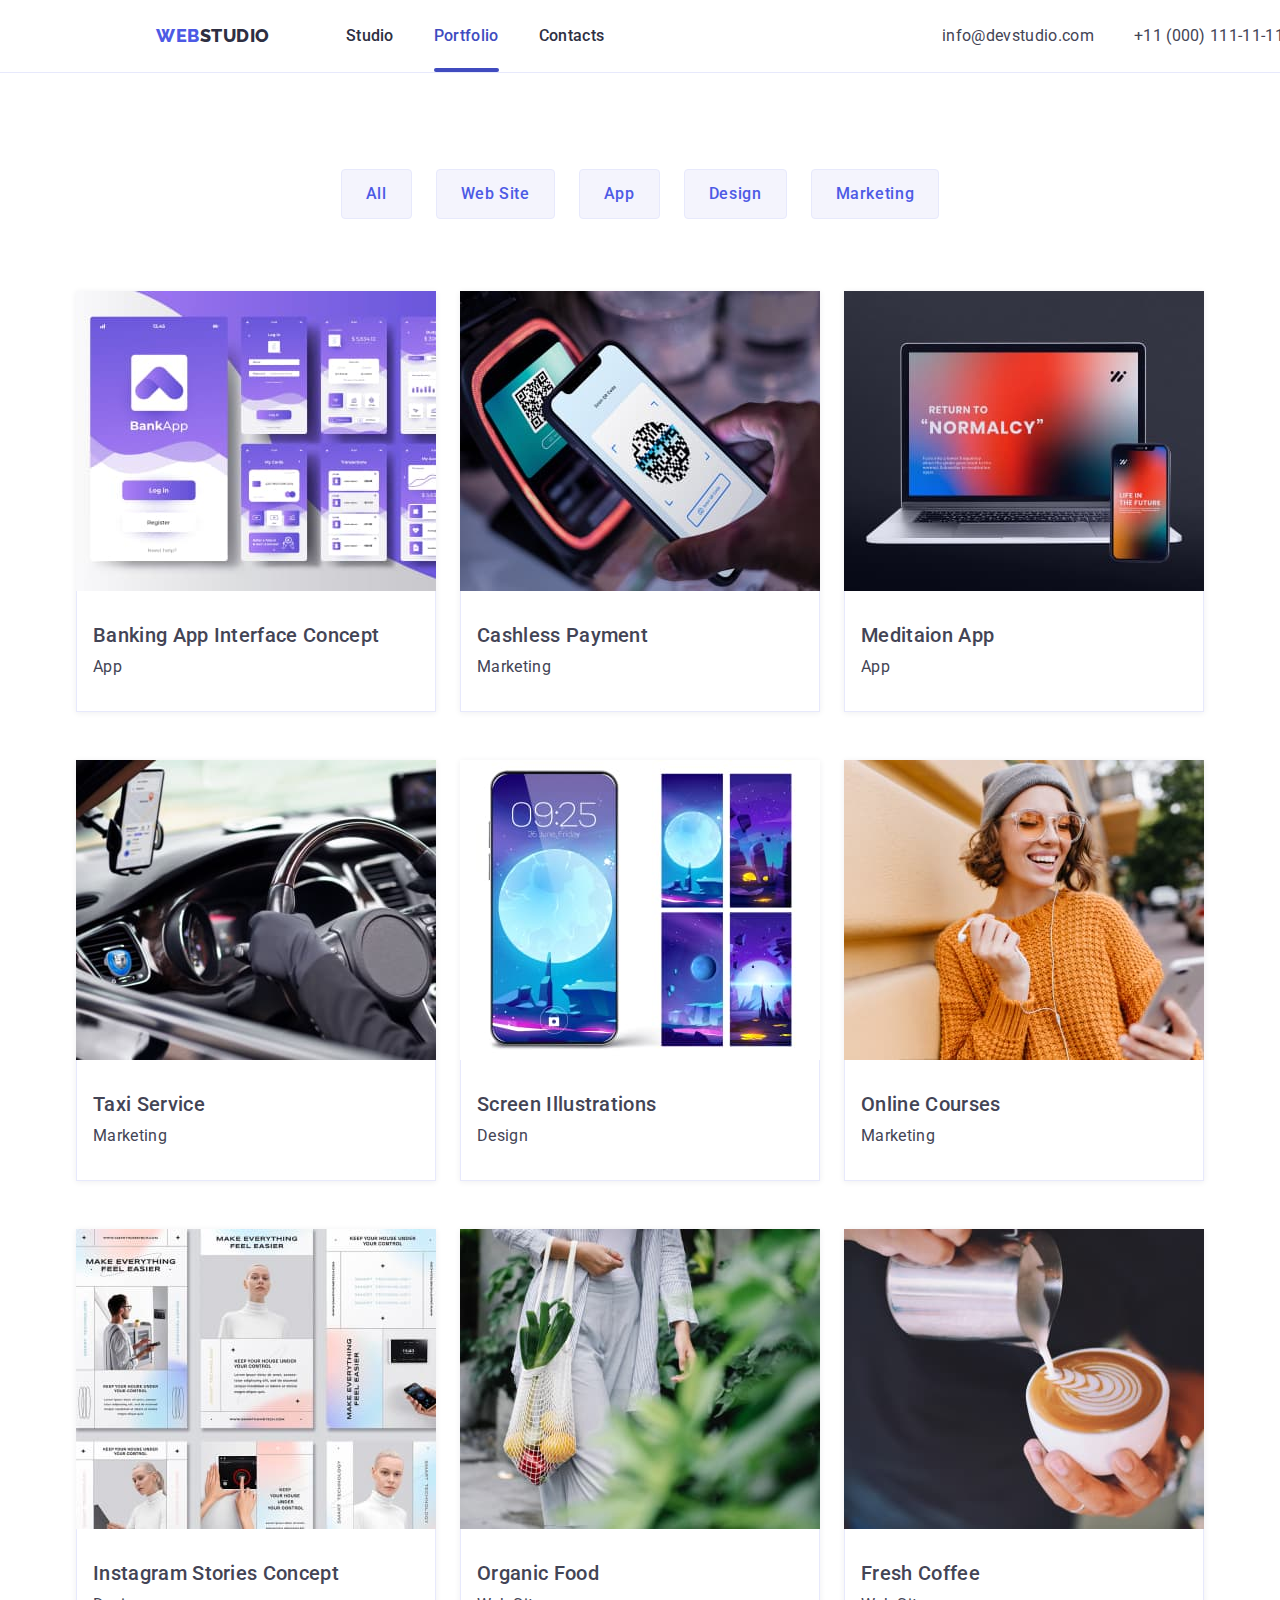
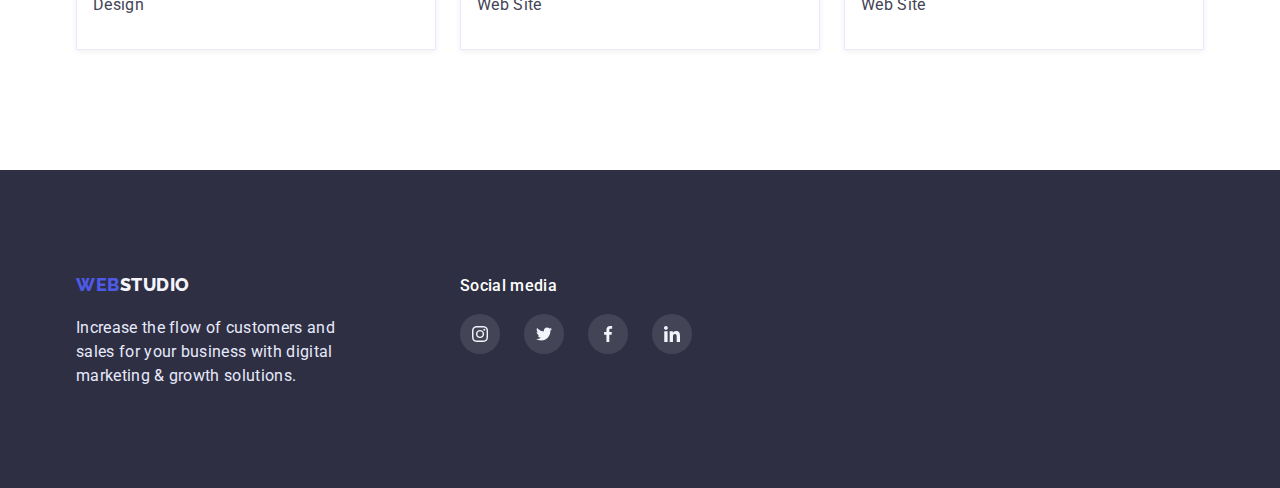
==== portfolio.html @ 14f7c139 "Файли домашньої роботи №5" ====
<!DOCTYPE html>
<html lang="en">
<head>
    <meta charset="UTF-8">
    <meta http-equiv="X-UA-Compatible" content="IE=edge">
    <meta name="viewport" content="width=device-width, initial-scale=1.0">
    <title>Document</title>
    <link rel="preconnect" href="https://fonts.googleapis.com">
    <link rel="preconnect" href="https://fonts.gstatic.com" crossorigin>
    <link href="https://fonts.googleapis.com/css2?family=Raleway:wght@700&family=Roboto:wght@400;500;700;900&display=swap" rel="stylesheet">
    <link rel="stylesheet" href="https://cdn.jsdelivr.net/npm/modern-normalize@1.1.0/modern-normalize.min.css">
    <link rel="stylesheet" href="./css/styles.css">
</head>
<body>
    <header class="header-page container">
        <div class="header-wrapper container"> 
            <nav class="header-nav nav-wrapper">
                <a href="./index.html" class="logo-header link">
                <span class="logo-brand">Web</span>Studio</a>
                <ul class="main-nav list">
                    <li class="nav-list-item">
                    <a class="nav-link link" href="./index.html">Studio</a>
                    </li>
                    <li class="nav-list-item">
                    <a class="nav-link activ-link link" href="./portfolio.html">Portfolio</a>
                    </li>
                    <li class="nav-list-item">
                    <a class="nav-link link" href="">Contacts</a>
                    </li>
                </ul>
            </nav> 
            <address class="address">
            <ul class="address-list list">
                <li class="address-list-item"><a href="mailto:info@devstudio.com" class="address-link link">info@devstudio.com</a></li>
                <li class="address-list-item"><a href="tel:+110001111111" class="address-link link">+11 (000) 111-11-11</a></li>
            </ul>
            </address>
        </div>
    </header>

    <main>
    <section class="portfolio container">
        <!-- Тут має бути скритий заголовок -->
        <h1 class="visually-hidden">Portfolio</h1>
        <ul class="portfolio-filters">
            <li class="portfolio-filter-list list" >
                <button class="portfolio-btn button" type="button">All</button>
            </li>
            <li class="portfolio-filter-list list">
                <button class="portfolio-btn button" type="button">Web Site</button>
            </li>
            <li class="portfolio-filter-list list">
                <button class="portfolio-btn button" type="button">App</button>
            </li>
            <li class="portfolio-filter-list list">
                <button class="portfolio-btn button" type="button">Design</button>
            </li>
            <li class="portfolio-filter-list list">
                <button class="portfolio-btn button" type="button">Marketing</button>
            </li>
        </ul>
        <ul class="project-card-item">
            <li class="project-card-list list">
                <a href="" class="project-card-link link">
                    <div class="overlay">
                        <img class="project-card-img img" src="./images/portfolio.jpg" alt="Program BankApp" width="360">
                        <p class="overlay-text">14 Stylish and User-Friendly App Design Concepts · Task Manager App · Calorie Tracker App · Exotic Fruit Ecommerce App · Cloud Storage App</p>
                    </div>
                    <div class="disription-project-card">
                        <h2 class="project-card-title">Banking App Interface Concept</h2>
                        <p class="text project-card-text">App</p>
                    </div>
                </a>
            </li>
            <li class="project-card-list list">
                <a href="" class="project-card-link link">
                    <div class="overlay">
                        <img class="project-card-img img" src="./images/portfolio1.jpg" alt="Phone scan QR Code" width="360">
                        <p class="overlay-text">14 Stylish and User-Friendly App Design Concepts · Task Manager App · Calorie Tracker App · Exotic Fruit Ecommerce App · Cloud Storage App</p>
                    </div>
                    <div class="disription-project-card">
                        <h2 class="project-card-title">Cashless Payment</h2>
                        <p class="text project-card-text">Marketing</p>
                    </div>
                </a>
            </li>
            <li class="project-card-list list">
                <a href="" class="project-card-link link">
                        <div class="overlay">
                            <img class="project-card-img img" src="./images/portfolio2.jpg" alt="Laptop and phone" width="360">
                            <p class="overlay-text">14 Stylish and User-Friendly App Design Concepts · Task Manager App · Calorie Tracker App · Exotic Fruit Ecommerce App · Cloud Storage App</p>
                        </div>
                        <div class="disription-project-card">
                        <h2 class="project-card-title">Meditaion App</h2>
                        <p class="text project-card-text">App</p>
                    </div>
                </a>
            </li>
            <li class="project-card-list list">
                <a href="" class="project-card-link link">
                    <div class="overlay">
                        <img class="project-card-img img" src="./images/portfolio3.jpg" alt="Phone with navigation in car" width="360">
                        <p class="overlay-text">14 Stylish and User-Friendly App Design Concepts · Task Manager App · Calorie Tracker App · Exotic Fruit Ecommerce App · Cloud Storage App</p>
                    </div>
                    <div class="disription-project-card">
                        <h2 class="project-card-title">Taxi Service</h2>
                        <p class="text project-card-text">Marketing</p>
                    </div>
                </a>
            </li>
            <li class="project-card-list list">
                <a href="" class="project-card-link link">
                    <div class="overlay">
                        <img class="project-card-img img" src="./images/portfolio4.jpg" alt="Display phone with different type images" width="360">
                        <p class="overlay-text">14 Stylish and User-Friendly App Design Concepts · Task Manager App · Calorie Tracker App · Exotic Fruit Ecommerce App · Cloud Storage App</p>
                    </div>
                    <div class="disription-project-card">
                        <h2 class="project-card-title">Screen Illustrations</h2>
                        <p class="text project-card-text">Design</p>
                    </div>
                </a>
            </li>
            <li class="project-card-list list">
                <a href="" class="project-card-link link">
                    <div class="overlay">
                        <img class="project-card-img img" src="./images/portfolio5.jpg" alt="Smiling girl listens to music" width="360">
                        <p class="overlay-text">14 Stylish and User-Friendly App Design Concepts · Task Manager App · Calorie Tracker App · Exotic Fruit Ecommerce App · Cloud Storage App</p>
                    </div>
                    <div class="disription-project-card">
                        <h2 class="project-card-title">Online Courses</h2>
                        <p class="text project-card-text">Marketing</p>
                    </div>
                </a>
            </li>
            <li class="project-card-list list">
                <a href="" class="project-card-link link">
                    <div class="overlay">
                        <img class="project-card-img img" src="./images/portfolio6.jpg" alt="Different options for Instagram stories" width="360">
                        <p class="overlay-text">14 Stylish and User-Friendly App Design Concepts · Task Manager App · Calorie Tracker App · Exotic Fruit Ecommerce App · Cloud Storage App</p>
                    </div>
                    <div class="disription-project-card">
                        <h2 class="project-card-title">Instagram Stories Concept</h2>
                        <p class="text project-card-text">Design</p>
                    </div>
                </a>
                
            </li>
            <li class="project-card-list list">
                <a href="" class="project-card-link link">
                    <div class="overlay">
                        <img class="project-card-img img" src="./images/portfolio7.jpg" alt="A woman with a bag containing vegetables and fruits" width="360">
                        <p class="overlay-text">14 Stylish and User-Friendly App Design Concepts · Task Manager App · Calorie Tracker App · Exotic Fruit Ecommerce App · Cloud Storage App</p>
                    </div>
                    <div class="disription-project-card">
                        <h2 class="project-card-title">Organic Food</h2>
                        <p class="text project-card-text">Web Site</p>
                    </div>
                </a>
            </li>
            <li class="project-card-list list">
                <a href="" class="project-card-link link">
                    <div class="overlay">
                        <img class="project-card-img img" src="./images/portfolio8.jpg" alt="Aromatic coffee with a picture" width="360">
                        <p class="overlay-text">14 Stylish and User-Friendly App Design Concepts · Task Manager App · Calorie Tracker App · Exotic Fruit Ecommerce App · Cloud Storage App</p>
                    </div>
                        <div class="disription-project-card">
                        <h2 class="project-card-title">Fresh Coffee</h2>
                        <p class="text project-card-text">Web Site</p>
                    </div>  
                </a>
            </li>
        </ul>
    </section>
    </main>
    <footer class="footer-page">
        <div class="footer-wrapper container">
            <div class="wrapper-logo-text">
                <a class="footer-logo link" href="./index.html">
                <span class="logo-brand">Web</span>Studio</a>
                <p class="text footer-text">Increase the flow of customers and sales for your business with digital marketing & growth solutions.</p>
            </div>
            <div>
                <h2 class="footer-social-title">Social media</h2>
                <ul class="social-list list">
                    <li class="social-list-item">
                        <a href="" class="social-link social-link-footer link">
                            <svg class="social-icon">
                                <use href="./images/icons.svg#icon-instagram"></use>
                            </svg>
                        </a>
                    </li>
                    <li class="social-list-item">
                        <a href="" class="social-link social-link-footer link">
                            <svg class="social-icon">
                                <use href="./images/icons.svg#icon-twitter"></use>
                            </svg>
                        </a>
                    </li>
                    <li class="social-list-item">
                        <a href="" class="social-link social-link-footer link">
                            <svg class="social-icon">
                                <use href="./images/icons.svg#icon-facebook"></use>
                            </svg>
                        </a>
                    </li>
                    <li class="social-list-item">
                        <a href="" class="social-link social-link-footer link">
                            <svg class="social-icon">
                                <use href="./images/icons.svg#icon-linkedin"></use>
                            </svg>
                        </a>
                    </li>
                </ul>
            </div>
        </div>
    </footer>
</body>
</html>
---- css/styles.css ----
:root {
    --primary-dark-color: #2E2F42;
    --primary-light-color: #FFFF;
    --main-color-text: #434455;
    --accent-color: #E7E9FC;
    --presed-state-btn: #404BBF;
    --primary-brand-color: #4D5AE5;
    --light-background-color: #F4F4FD;
    --valid-field: #31D0AA;
    --cubic: cubic-bezier(0.4, 0, 0.2, 1);
}

h1,
h2,
h3,
h4,
p {
    margin-top: 0;
    margin-bottom: 0;
}

ul {
    margin-top: 0;
    margin-bottom: 0;
    padding-left: 0;
}

img {
    display: block;
}

.link {
text-decoration: none;
}

.list {
list-style: none;
}

button {
    border: 1px solid transparent;
    cursor: pointer;
}

body {
    font-family: 'Roboto', sans-serif;
    color: var(--primary-dark-color);
    letter-spacing: 0.02em;
    
}

.container {
    width: 1158px;
    padding-left: 15px;
    padding-right: 15px;
    margin-left: auto;
    margin-right: auto;
    
    
}

.section {
    padding-top: 120px;
    padding-bottom: 120px;
}

.subtitle {
    font-weight: 500;
    font-size: 20px;
    line-height: 1.2;
    margin-bottom: 8px;
}

.text {
    font-size: 16px;
    line-height: 1.5;
    color: var(--main-color-text);
}

/* ======================================HEADER============================= */


.header-page {
    min-width: 1440px;
    border-bottom: 1px solid var(--accent-color);
}

.header-wrapper {
    display: flex;
    justify-content: center;
    align-items: center;
}


.nav-wrapper {
    display: flex;
    align-items: center;
}

.main-nav {
    display: flex;
}

.logo-header {
    font-family: 'Raleway', sans-serif ;
    font-weight: 800;
    font-size: 18px;
    line-height: 1.33;
    letter-spacing: 0.03em;
    text-transform: uppercase;
    color: inherit;
    margin-right: 76px;
}

.logo-brand {
    color: var(--primary-brand-color);
}

.nav-link {
    display: block;
    font-weight: 500;
    font-size: 16px;
    line-height: 1.5;
    color: inherit;
    transition: color 250ms var(--cubic);
    padding-top: 24px;
    padding-bottom: 24px;
}

.nav-link:hover,
.nav-link:focus {
    color: var(--primary-brand-color);
}

.nav-list-item:not(:last-child) {
    margin-right: 40px;
}

.nav-list-item {
    position: relative;
}

.activ-link::after {
    content: "";
    position: absolute;
    bottom: 0;
    left: 0;
    display: block;
    width: 100%;
    height: 4px;
    border-radius: 2px;
    background-color: var(--presed-state-btn);
}

.activ-link {
    color: var(--presed-state-btn);
}


.address {
    font-style: normal;
    margin-left: auto;
}

.address-list {
    display: flex;
}


.address-link {
    color: var(--main-color-text);
    font-size: 16px;
    line-height: 1.5;
    margin-left: auto;
    transition: color 250ms var(--cubic);
}

.address-link:hover,
.address-link:focus {
    color: var(--primary-brand-color);
    }

.address-list-item:not(:last-child) {
    margin-right: 40px;
}
/* ======================================HEADER============================= */
/* ======================================HERO============================= */
.hero {
    background-image: linear-gradient(rgba(46, 47, 66, 0.7), rgba(46, 47, 66, 0.7)), url(../images/bg-hero.jpg);
    background-color: rgba(46, 47, 66, 0.7);
    max-width: 1440px;
    background-position: center;
    background-repeat: no-repeat;
    padding-top: 188px;
    padding-bottom: 188px;
    margin-left: auto;
    margin-right: auto
}

.hero-wrapper {
    text-align: center;
    
}

.hero-title { 
    color: var(--primary-light-color);
    font-size: 56px;
    line-height: 1.07;
    margin-bottom: 48px;
    

}

.hero-btn {
    color: var(--primary-light-color);
    background-color: var(--primary-brand-color);
    font-weight: 500;
    font-size: 16px;
    line-height: 1.5;
    letter-spacing: 0.04em;
    box-shadow: 0px 4px 4px rgba(0, 0, 0, 0.15);
    border-radius: 4px;
    padding: 16px 32px;

    transition: background-color 250ms var(--cubic);
}

.hero-btn:hover,
.hero-btn:focus {
    background-color: var(--presed-state-btn);
    
}
/* ======================================HERO============================= */
/*======================================FEATURE=========================== */


.visually-hidden {
    position: absolute;
    width: 1px;
    height: 1px;
    margin: -1px;
    border: 0;
    padding: 0;
    white-space: nowrap;
    clip-path: inset(100%);
    clip: rect(0 0 0 0);
    overflow: hidden;    
}


.feature-list {
    display: flex;
    flex-wrap: wrap;
}

.feature-item-list {
    flex-basis: calc((100% - 72px) / 4);
    margin-right: 24px;
}

.feature-item-list:nth-child(4n) {
    margin-right: 0;
}

.feature-inner {
    display: flex;
    justify-content: center;
    align-items: center;
    width: 100%;
    height: 112px;
    border-radius: 4px;
    background: var(--light-background-color);
    margin-bottom: 8px;
}

.feature-icon {
    width: 64px;
    height: 64px;
}


.feature-subtitle {
    
}

.feature-text {

}
/* ======================================FEATURE============================= */

/* ======================================WORK============================= */
.work-wrapper {
    padding-bottom: 120px;
}
.work-list {
    display: flex;
    flex-wrap: wrap;
}

.work-item {
    flex-basis: calc((100%-48px)/3);
}



.work-title {
    font-size: 36px;
    line-height: 1.11;
    text-align: center;
    text-transform: capitalize;
    margin-bottom: 72px;
}

/* ======================================WORK============================= */
/* ======================================TEAM============================= */
.team {
    background: var(--light-background-color);
}
.team-wrapper {
    
}
.team-title {
    font-size: 36px;
    line-height: 40px;
    text-transform: capitalize;
    text-align: center;
    margin-bottom: 72px;
}

.team-list {
    display: flex;
    flex-wrap: wrap;
    /* gap: 24px;
    justify-content: center; */
}

.team-item-list {
    flex-basis: calc((100% - 72px) / 4);
    margin-right: 24px;
}

.team-item-list:nth-child(4n) {
    margin-right: 0;
}



.team-item-list {
    background: var(--primary-light-color);
    box-shadow: 0px 1px 6px rgba(46, 47, 66, 0.08), 0px 1px 1px rgba(46, 47, 66, 0.16), 0px 2px 1px rgba(46, 47, 66, 0.08);
    border-radius: 0px 0px 4px 4px;
}
.team-card {
    padding: 32px 16px;
    text-align: center;
}

.team-subtitle {
}

.team-text {
    margin-bottom: 8px;

}
.social-list {
    display: flex;
}

.social-list-item {
    margin-right: 24px;
}

.social-list-item:last-child {
    margin-right: 0;

}

.social-link {
    display: flex;
    justify-content: center;
    align-items: center;
    width: 40px;
    height: 40px;
    border-radius: 50%;
    /* background-color: var(--primary-brand-color); */
    color: var(--light-background-color);
}

.social-link-team {
    background-color: var(--primary-brand-color);
    transition: background-color 250ms cubic-bezier(0.4, 0, 0.2, 1);
}

.social-icon {
    width: 16px;
    height: 16px;
    fill: currentColor;
}

.social-link-team:hover,
.social-link-team:focus {
    background-color: var(--presed-state-btn);

}

/* ======================================TEAM============================= */
/* ======================================CUSTOMERS============================= */

.customers-wrapper {
    padding-top: 130px;
    padding-bottom: 120px;
}
.customers-title{
    font-size: 36px;
    line-height: 1.11;
    text-align: center;
    text-transform: capitalize;
    margin-bottom: 72px;
}

.customers-list {
    display: flex;
    flex-wrap: wrap;
    /* gap: 24px; */
}

.customers-list-item {
    margin-right: 24px;
    flex-basis: calc((100% - 120px) / 6);
}

.customers-list-item:nth-child(6n) {
    margin-right: 0;
    
}

.customers-link {
    color: #8e8f99;
    display: flex;
    /* align-items: center;
    justify-content: center; */
    padding: 15px 31px;
    border: 1px solid #8E8F99;
    border-radius: 4px;

    transition: border 250ms var(--cubic), color 250ms var(--cubic);
}

.customers-icon {
    width: 104px;
    height: 56px;
    fill: currentColor;
}

.customers-link:focus,
.customers-link:hover {
    border: 1px solid var(--presed-state-btn);
    color: var(--presed-state-btn);
}


/* .customers-link:focus,
.customers-link:hover 
.customers-icon {
    fill: var(--presed-state-btn);
} */

/* ======================================CUSTOMERS============================= */
/* ======================================FOOTER============================= */
.footer-page {
    background: var(--primary-dark-color);
}

.footer-wrapper {
    padding-top: 100px;
    padding-bottom: 100px;
    display: flex;
    align-items: baseline;
}
.wrapper-logo-text {
    margin-right: 120px;
}

.footer-logo {
    text-transform: uppercase;
    font-family: 'Raleway', sans-serif;
    font-weight: 800;
    font-size: 18px;
    line-height: 1.67;
    letter-spacing: 0.03em;
    color: var(--light-background-color);
    
}
.footer-text {
    color: var(--accent-color);
    width: 264px;
    margin-top: 16px;
}

.footer-social-title  {
    color: var(--primary-light-color);
    font-weight: 500;
    font-size: 16px;
    line-height: 1.5;
    margin-bottom: 16px;
}

.social-link-footer {
    background-color: rgba(255, 255, 255, 0.1);
    transition: background-color 250ms var(--cubic);
}

.social-link-footer:hover,
.social-link-footer:focus {
    background-color: var(--valid-field);
}


.is-hidden {
    opacity: 0;
    visibility: hidden;
    pointer-events: none;
}

/* ======================================FOOTER============================= */
/* ======================================MODAL============================= */

.backdrop {
    position: fixed;
    left: 0;
    top: 0;
    z-index: 100;
    width: 100%;
    height: 100%;
    background-color: rgba(46, 47, 66, 0.4);
    
    transition: opacity 250ms var(--cubic), visibility 250ms var(--cubic);
}

.backdrop.is-hidden .modal {
    transform: translate(-50%, -50%) scale(1.5);
}


.modal {
    position: absolute;
    left: 50%; 
    top: 50%;
    transform: translate(-50%, -50%) scale(1);
    min-width: 408px;
    min-height: 576px;
    background-color: var(--primary-light-color);
    box-shadow: 0px 1px 1px rgba(0, 0, 0, 0.14), 0px 1px 3px rgba(0, 0, 0, 0.12), 0px 2px 1px rgba(0, 0, 0, 0.2);
    border-radius: 4px;

    transition: translate 250ms var(--cubic), scale 250ms var(--cubic);

}


.modal-btn-close {
    position: absolute;
    top: 24px;
    right: 24px;
    display: flex;
    justify-content: center;
    align-items: center;
    padding: 0;
    width: 24px;
    height: 24px;
    border-radius: 50%;
    border: 1px solid rgba(0, 0, 0, 0.1);
    background-color: var(--accent-color);
}
    





/* ======================================FOOTER============================= */
/* ======================================PORTFOLIO============================= */

.portfolio {
    padding-top: 96px;
    padding-bottom: 120px;
}

.portfolio-filters {
    display: flex;
    align-items: center;
    justify-content: center;
    margin-bottom: 72px;
}
.portfolio-filter-list:not(:last-child) {
    margin-right:  24px;
}

.portfolio-btn {
    color: var(--primary-brand-color);
    background-color: var(--light-background-color);
    font-family: inherit;
    font-weight: 500;
    font-size: 16px;
    line-height: 1.5;
    letter-spacing: 0.04em;
    padding: 12px 24px;
    border: 1px solid var(--accent-color);
    border-radius: 4px;
    transition: background-color 250ms var(--cubic), color 250ms var(--cubic), border 250ms var(--cubic), box-shadow 250ms var(--cubic);
}
.portfolio-btn:hover,
.portfolio-btn:focus {
    background-color: var(--presed-state-btn);
    color: var(--primary-light-color);
    box-shadow: 0px 3px 1px rgba(0, 0, 0, 0.1), 0px 2px 1px rgba(0, 0, 0, 0.08), 0px 2px 2px rgba(0, 0, 0, 0.12);
    border: 1px solid var(--presed-state-btn);
}


.project-card-item {
    display: flex;
    flex-wrap: wrap;
    row-gap: 48px;
    column-gap: 24px;
}


.project-card-list {
    box-shadow: 0px 1px 6px rgba(46, 47, 66, 0.08);
    flex-basis: calc((100% - 48px) / 3)
}
.disription-project-card {
    padding: 32px 16px;
    color: var(--main-color-text);
    border: 1px solid var(--accent-color);
    border-top: none;
}

.project-card-title {
    font-weight: 500;
    font-size: 20px;
    line-height: 1.2;
    margin-bottom: 8px;
    color: inherit;
}
.project-card-text {
    
}
.project-card-img {
    margin-right: 0;
}



.overlay {
    position: relative;
    overflow: hidden;
}

.overlay-text {
    position: absolute;
    left: 0;
    top: 0;
    width: 100%;
    height: 100%;
    background-color: var(--primary-brand-color);
    font-size: 16px;
    line-height: 1.5;
    color: var(--light-background-color);
    padding-left: 32px;
    padding-right: 32px;
    padding-top: 40px;

    transform: translateY(100%);
    transition: transform 250ms cubic-bezier(0.4, 0, 0.2, 1);
}


.project-card-list:focus .overlay-text, 
.project-card-list:hover .overlay-text {
    transform: translateY(0);
}

.project-card-list:focus, 
.project-card-list:hover {
    box-shadow: 0px 1px 6px rgba(46, 47, 66, 0.08), 0px 1px 1px rgba(46, 47, 66, 0.16), 0px 2px 1px rgba(46, 47, 66, 0.08); 
}
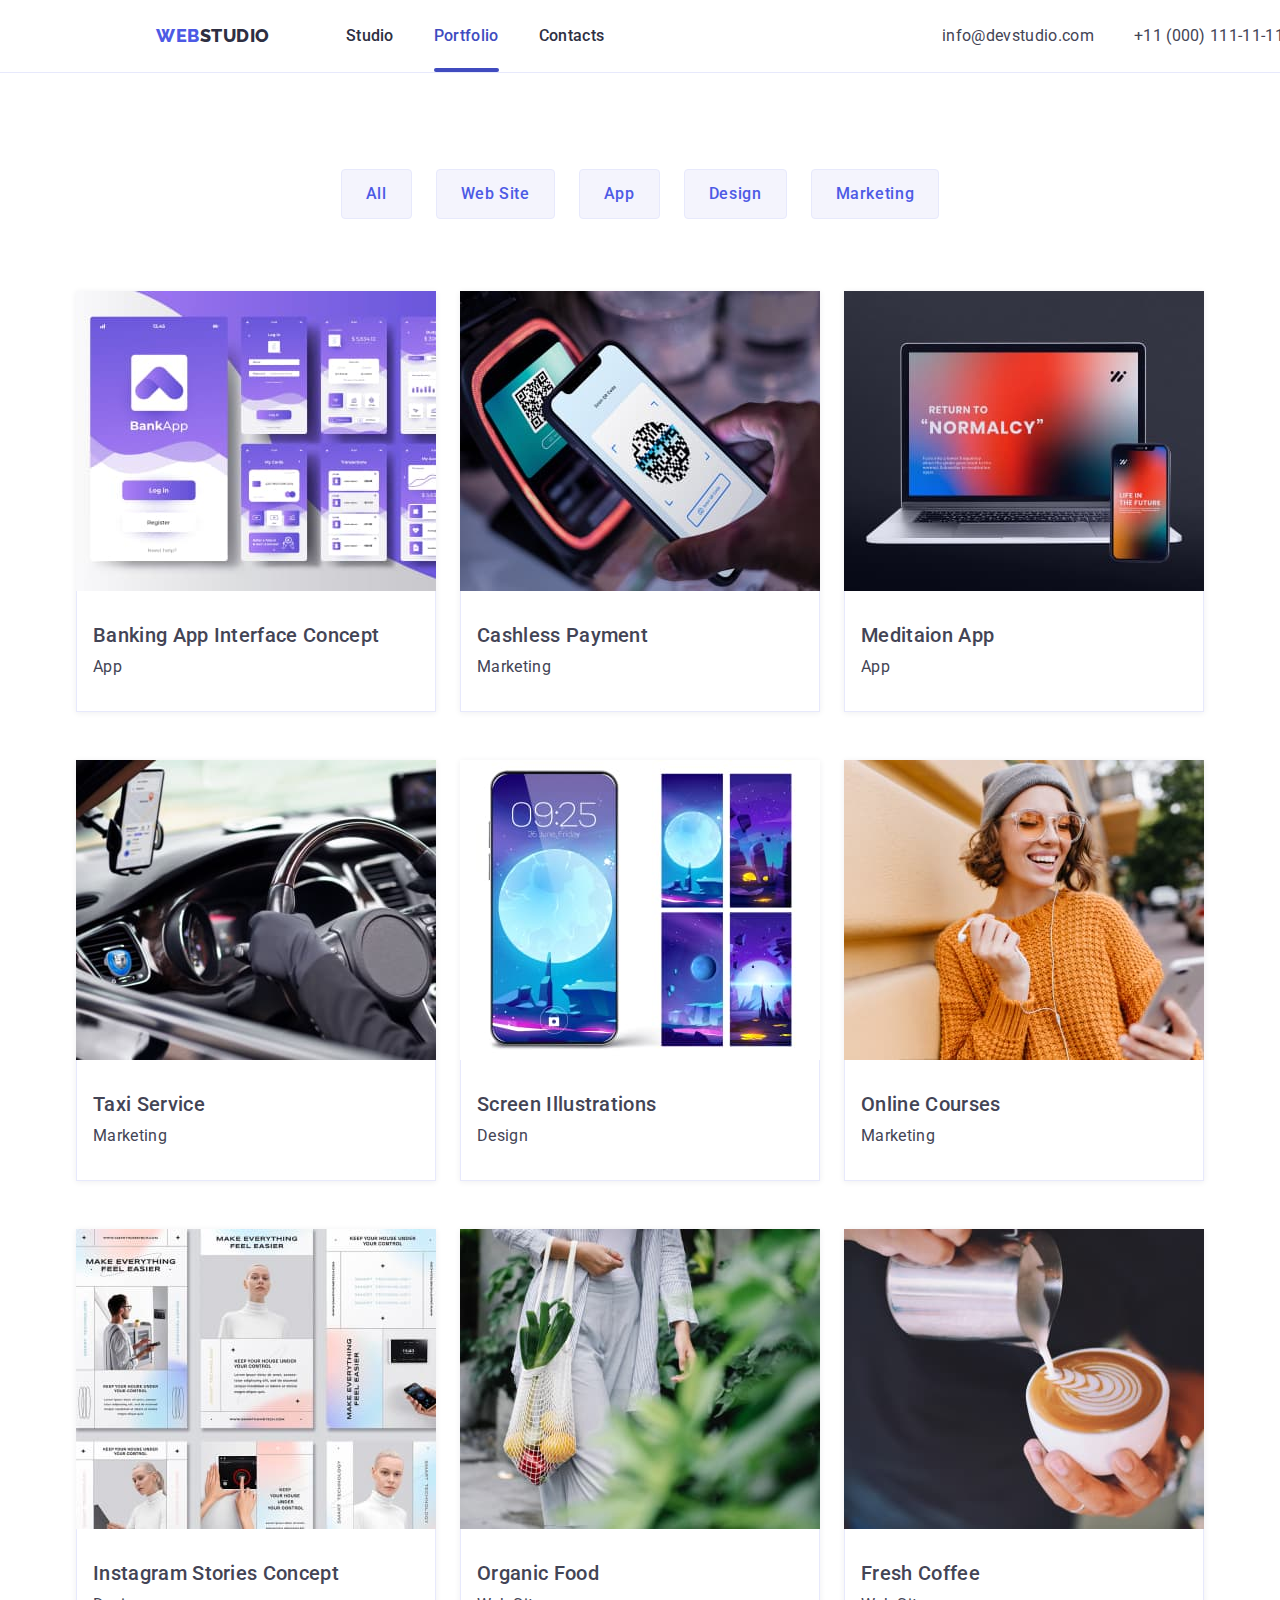
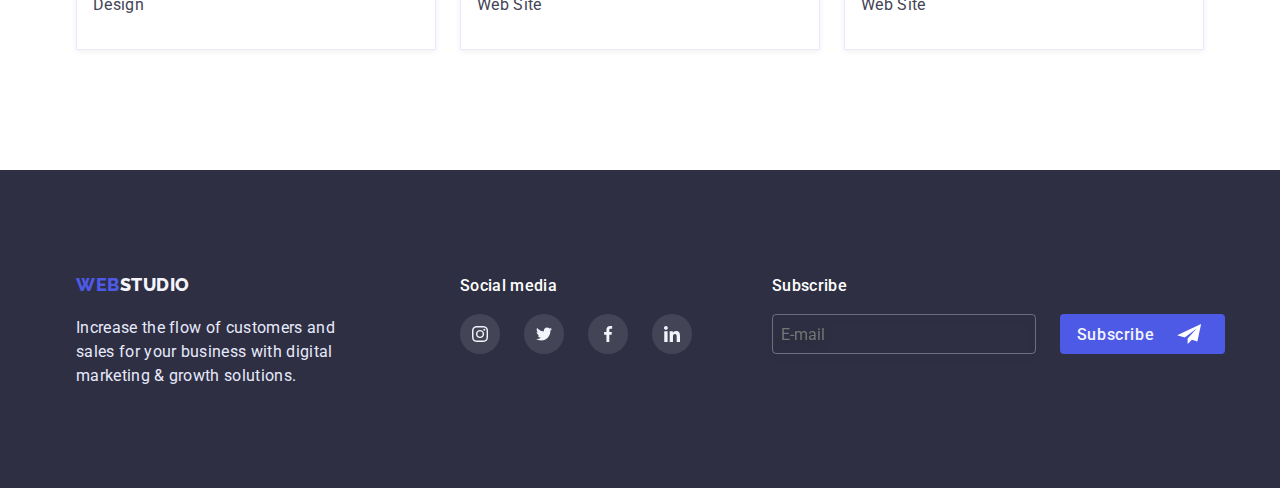
==== commit d9fcd160: "футер портфоліо" ====
--- a/portfolio.html
+++ b/portfolio.html
@@ -174,12 +174,12 @@
     </main>
     <footer class="footer-page">
         <div class="footer-wrapper container">
-            <div class="wrapper-logo-text">
-                <a class="footer-logo link" href="./index.html">
-                <span class="logo-brand">Web</span>Studio</a>
-                <p class="text footer-text">Increase the flow of customers and sales for your business with digital marketing & growth solutions.</p>
-            </div>
-            <div>
+                <div class="wrapper-logo-text">
+                    <a class="footer-logo link" href="./index.html">
+                    <span class="logo-brand">Web</span>Studio</a>
+                    <p class="text footer-text">Increase the flow of customers and sales for your business with digital marketing & growth solutions.</p>
+                </div>
+                <div class="wrapper-social">
                 <h2 class="footer-social-title">Social media</h2>
                 <ul class="social-list list">
                     <li class="social-list-item">
@@ -211,7 +211,21 @@
                         </a>
                     </li>
                 </ul>
-            </div>
+                </div>
+                <div>
+                    <h2 class="footer-subscribe-title">Subscribe</h2>
+                    <form action="" class="form-footer" autocomplete="on">
+                        <label for="email">
+                        <input class="subscribe-email" type="email" placeholder="E-mail" name="email" id="email">
+                        </label>
+                        <span class="wrap-btn-subscribe">
+                        <button class="btn-subscribe" type="submit">Subscribe</button>
+                        <svg class="icon-send" width="24px" height="20px">
+                            <use href="./images/icons.svg#icon-icon-send"></use>
+                        </svg>
+                        </span>
+                    </form>
+                </div>
         </div>
     </footer>
 </body>
--- a/css/styles.css
+++ b/css/styles.css
@@ -515,12 +515,83 @@
     background-color: var(--valid-field);
 }
 
-
-.is-hidden {
-    opacity: 0;
-    visibility: hidden;
-    pointer-events: none;
-}
+.wrapper-social {
+    margin-right: 80px;
+}
+
+.footer-subscribe-title {
+    color: var(--primary-light-color);
+    font-weight: 500;
+    font-size: 16px;
+    line-height: 1.5;
+    margin-bottom: 16px;
+}
+
+.form-footer {
+    display: flex;
+}
+.subscribe-email {
+    width: 264px;
+    height: 40px;
+    background-color: transparent;
+    border: 1px solid rgba(255, 255, 255, 0.3);
+    filter: drop-shadow(0px 4px 4px rgba(0, 0, 0, 0.15));
+    border-radius: 4px;
+    margin-right: 24px;
+    padding: 8px;
+}
+
+
+
+.btn-subscribe {
+    
+    width: 100%;
+    height: 100%;
+    font-weight: 500;
+    font-size: 16px;
+    line-height: 1.5;
+    text-align: center;
+    padding: 8px 64px 8px 10px;
+    background-color: var(--primary-brand-color);
+    border-radius: 4px;
+    letter-spacing: 0.04em;
+    color: var(--light-background-color);
+
+    transition: background-color 250ms var(--cubic);
+}
+
+/* .btn-subscribe::after {
+    display: block;
+    content: "";
+    width: 24px;
+    height: 20px;
+    background-color: tomato;
+    margin-left: 16px;
+} */
+
+.wrap-btn-subscribe {
+    position: relative;
+    display: inline-block;
+    width: 165px;
+    height: 40px;
+}
+
+.icon-send {
+    position: absolute;
+    top: 50%;
+    right: 24px;
+    transform: translateY(-50%);
+}
+
+.btn-subscribe:hover, 
+.btn-subscribe:focus {
+    background-color: var(--presed-state-btn);
+
+}
+
+
+
+
 
 /* ======================================FOOTER============================= */
 /* ======================================MODAL============================= */
@@ -548,13 +619,19 @@
     top: 50%;
     transform: translate(-50%, -50%) scale(1);
     min-width: 408px;
-    min-height: 576px;
-    background-color: var(--primary-light-color);
+    padding: 72px 24px 24px 24px;
+    background-color: #FCFCFC;
     box-shadow: 0px 1px 1px rgba(0, 0, 0, 0.14), 0px 1px 3px rgba(0, 0, 0, 0.12), 0px 2px 1px rgba(0, 0, 0, 0.2);
     border-radius: 4px;
-
+    
     transition: translate 250ms var(--cubic), scale 250ms var(--cubic);
 
+}
+
+.is-hidden {
+    opacity: 0;
+    visibility: hidden;
+    pointer-events: none;
 }
 
 
@@ -571,14 +648,169 @@
     border-radius: 50%;
     border: 1px solid rgba(0, 0, 0, 0.1);
     background-color: var(--accent-color);
-}
-    
-
-
-
-
-
-/* ======================================FOOTER============================= */
+
+    transition: background-color 250ms var(--cubic), fill 250ms var(--cubic);
+}
+    
+.modal-btn-close:hover, .modal-btn-close:focus {
+    background-color: var(--presed-state-btn);
+}
+
+.modal-btn-close:hover, .modal-btn-close:focus + .modal-btn-close-icon {
+    fill: var(--primary-light-color);
+}
+
+
+.modal-title {
+    font-weight: 500;
+    font-size: 16px;
+    line-height: 1.5;
+    text-align: center;
+    color: var(--primary-dark-color);
+    margin-bottom: 16px;
+}
+
+
+
+.form-modal {
+    
+}
+
+.modal-field {
+    display: flex;
+    flex-direction: column;
+    margin-bottom: 8px;
+}
+
+.form-modal-label {
+    font-weight: 400;
+    font-size: 12px;
+    line-height: 1.33;
+    letter-spacing: 0.04em;
+    color: #8E8F99;
+    margin-bottom: 4px;
+}
+
+.form-modal-input {
+    width: 100%;
+    height: 40px;
+    background-color: #FCFCFC;
+    border: 1px solid rgba(33, 33, 33, 0.2);
+    outline: transparent;
+    border-radius: 4px;
+    padding-left: 38px;
+}
+
+.form-modal-comment {
+    width: 100%;
+    padding: 8px 16px 8px 16px;
+    border: 1px solid rgba(33, 33, 33, 0.2);
+    border-radius: 4px;
+    background-color: #FCFCFC;
+    resize: none;
+    outline: transparent;
+
+}
+
+.form-modal-comment::placeholder {
+    font-family: 'Roboto', sans-serif;
+    font-weight: 400;
+    font-size: 12px;
+    line-height: 1.33;
+    letter-spacing: 0.04em;
+    color: rgba(117, 117, 117, 0.5);
+}
+
+.modal-field-check {
+    margin-top: 16px;
+    margin-bottom: 24px;
+}
+
+.modal-btn-send {
+    display: block;
+    margin-left: auto;
+    margin-right: auto;
+    min-width: 169px;
+    padding: 16px 32px;
+    font-weight: 500;
+    font-size: 16px;
+    line-height: 1.5;
+    text-align: center;
+    letter-spacing: 0.04em;
+    color: var(--light-background-color);
+    box-shadow: 0px 4px 4px rgba(0, 0, 0, 0.15);
+    border-radius: 4px;
+    background-color: var(--primary-brand-color);
+}
+
+.wrap-input {
+    position: relative;
+}
+
+.input-icon {
+    position: absolute;
+    top: 50%;
+    left: 16px;
+    transform: translateY(-50%);
+}
+
+
+.form-modal-input:focus, .form-modal-comment:focus {
+    border: 1px solid var(--primary-brand-color);
+}
+
+.form-modal-input:focus + .input-icon {
+    fill: var(--primary-brand-color);
+}   
+
+
+.modal-check-label {
+    display: flex;
+    font-weight: 400;
+    font-size: 12px;
+    line-height: 1.33;
+    letter-spacing: 0.04em;
+    color: #757575;
+
+    
+}
+.wrap-chek-icon {
+    display: flex;
+    justify-content: center;
+    align-items: center;
+    width: 16px;
+    height: 16px;
+    border: 1.25px solid #2E2F42;
+    border-radius: 2px;
+    margin-right: 8px;
+    fill: transparent;
+
+    transition: background-color 250ms var(--cubic), fill 250ms var(--cubic);
+}
+
+
+.modal-check:checked + .modal-check-label > .wrap-chek-icon {
+    background-color: var(--presed-state-btn);
+    border: none;
+    fill: #F4F4FD;
+}
+
+
+
+
+
+
+/* .agree-checkbox {
+    -webkit-appearance: none;
+    -moz-appearance: none;
+    appearance: none;
+} */
+
+
+
+
+
+/* ======================================MODAL============================= */
 /* ======================================PORTFOLIO============================= */
 
 .portfolio {
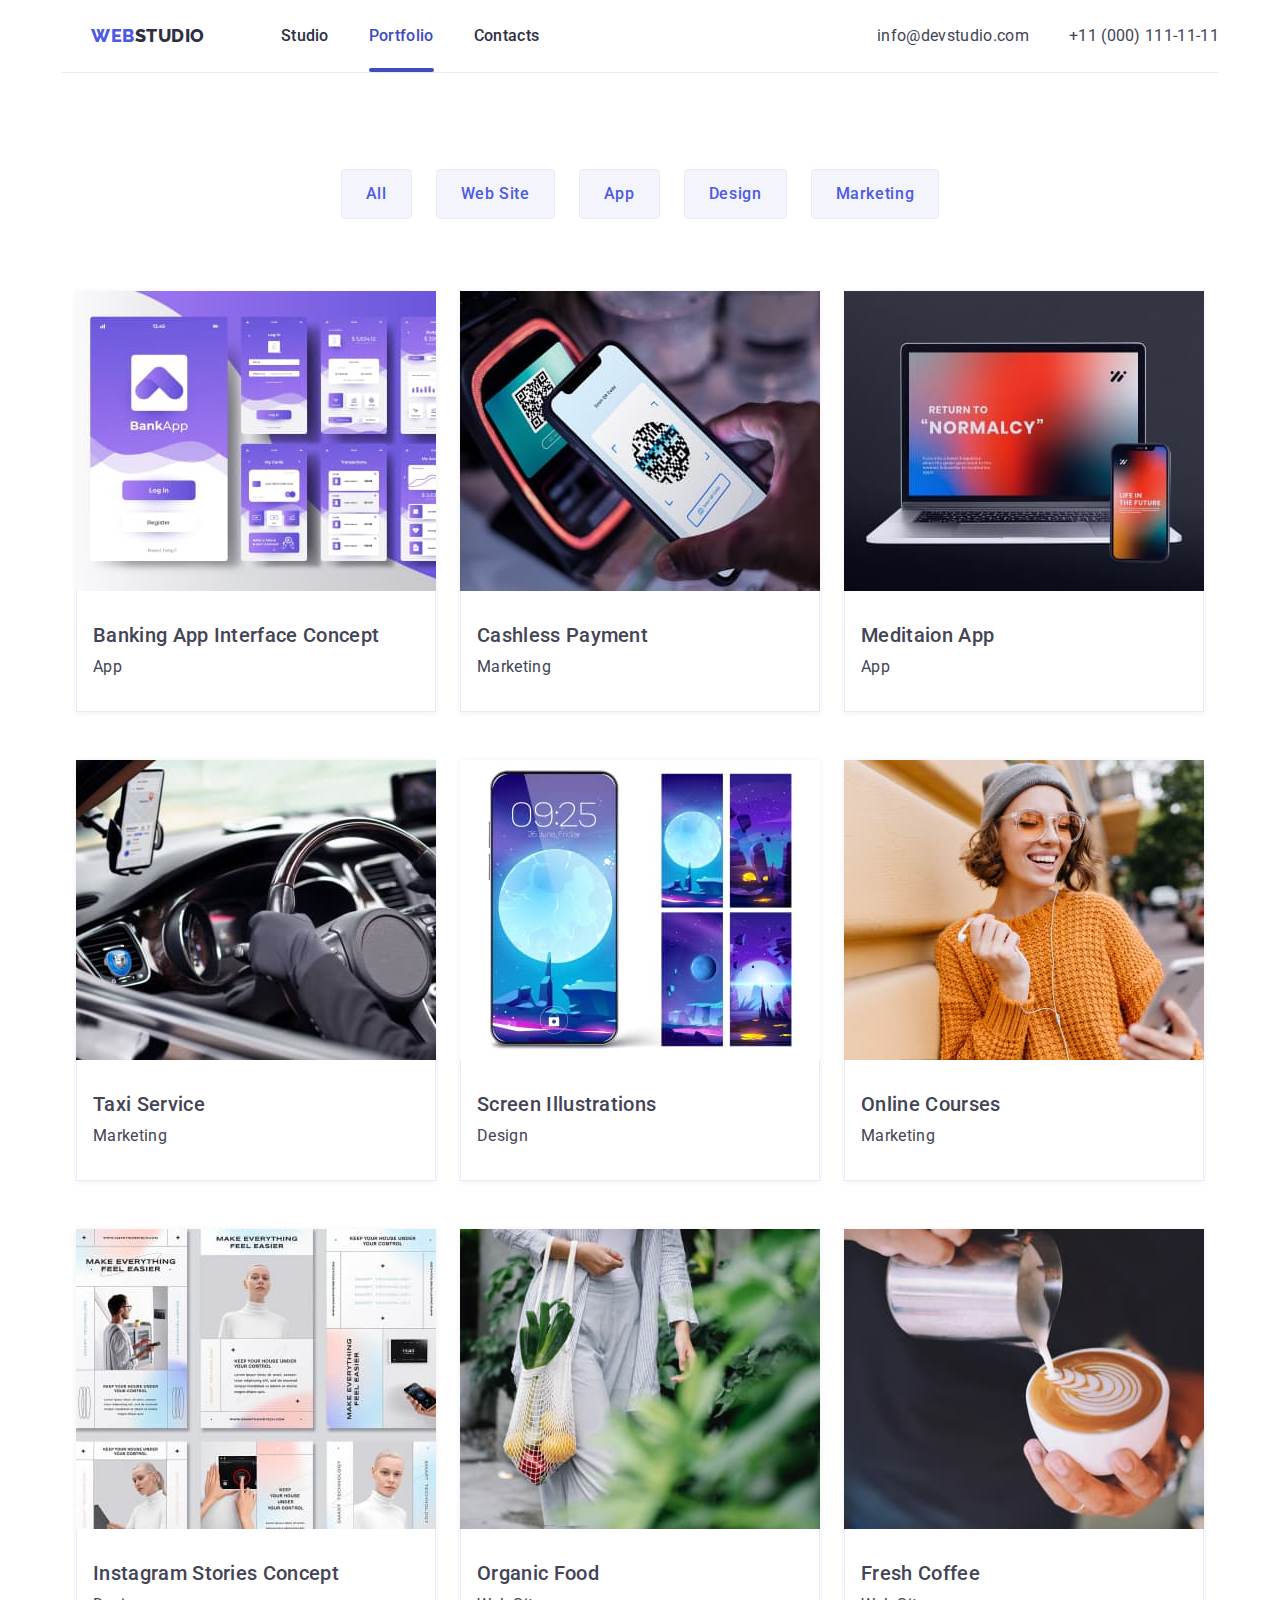
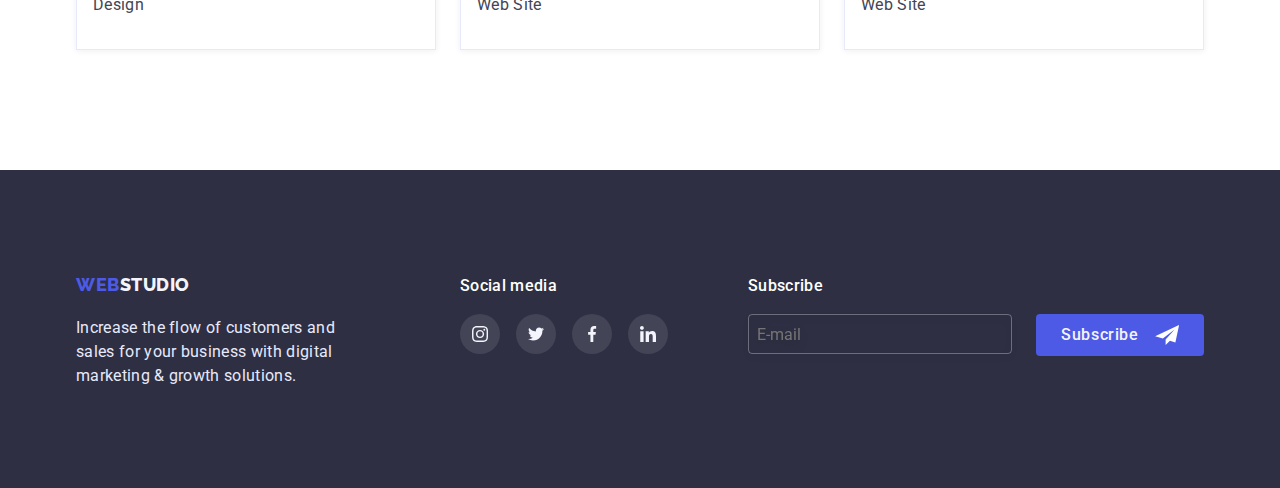
==== commit c8f3e08c: "доопрацювання" ====
--- a/portfolio.html
+++ b/portfolio.html
@@ -214,16 +214,16 @@
                 </div>
                 <div>
                     <h2 class="footer-subscribe-title">Subscribe</h2>
-                    <form action="" class="form-footer" autocomplete="on">
-                        <label for="email">
+                    <form action="" class="form-subscribe" autocomplete="on">
+                        <label class="form-subscribe-label">
                         <input class="subscribe-email" type="email" placeholder="E-mail" name="email" id="email">
                         </label>
-                        <span class="wrap-btn-subscribe">
-                        <button class="btn-subscribe" type="submit">Subscribe</button>
-                        <svg class="icon-send" width="24px" height="20px">
-                            <use href="./images/icons.svg#icon-icon-send"></use>
-                        </svg>
-                        </span>
+                        <button class="btn-subscribe" type="submit">Subscribe
+                            <svg class="icon-send" width="24px" height="20px">
+                                <use href="./images/icons.svg#icon-icon-send"></use>
+                            </svg>
+                        </button>
+                        
                     </form>
                 </div>
         </div>
--- a/css/styles.css
+++ b/css/styles.css
@@ -6,7 +6,9 @@
     --presed-state-btn: #404BBF;
     --primary-brand-color: #4D5AE5;
     --light-background-color: #F4F4FD;
+    --modal-background-color: #FCFCFC;
     --valid-field: #31D0AA;
+    --color-text-modal: #8E8F99;
     --cubic: cubic-bezier(0.4, 0, 0.2, 1);
 }
 
@@ -81,7 +83,6 @@
 
 
 .header-page {
-    min-width: 1440px;
     border-bottom: 1px solid var(--accent-color);
 }
 
@@ -362,46 +363,8 @@
     margin-bottom: 8px;
 
 }
-.social-list {
-    display: flex;
-}
-
-.social-list-item {
-    margin-right: 24px;
-}
-
-.social-list-item:last-child {
-    margin-right: 0;
-
-}
-
-.social-link {
-    display: flex;
-    justify-content: center;
-    align-items: center;
-    width: 40px;
-    height: 40px;
-    border-radius: 50%;
-    /* background-color: var(--primary-brand-color); */
-    color: var(--light-background-color);
-}
-
-.social-link-team {
-    background-color: var(--primary-brand-color);
-    transition: background-color 250ms cubic-bezier(0.4, 0, 0.2, 1);
-}
-
-.social-icon {
-    width: 16px;
-    height: 16px;
-    fill: currentColor;
-}
-
-.social-link-team:hover,
-.social-link-team:focus {
-    background-color: var(--presed-state-btn);
-
-}
+
+
 
 /* ======================================TEAM============================= */
 /* ======================================CUSTOMERS============================= */
@@ -505,6 +468,19 @@
     margin-bottom: 16px;
 }
 
+.social-list {
+    display: flex;
+}
+
+.social-list-item {
+    margin-right: 16px;
+}
+
+.social-list-item:last-child {
+    margin-right: 0;
+
+}
+
 .social-link-footer {
     background-color: rgba(255, 255, 255, 0.1);
     transition: background-color 250ms var(--cubic);
@@ -519,6 +495,33 @@
     margin-right: 80px;
 }
 
+.social-link {
+    display: flex;
+    justify-content: center;
+    align-items: center;
+    width: 40px;
+    height: 40px;
+    border-radius: 50%;
+    color: var(--light-background-color);
+}
+
+.social-link-team {
+    background-color: var(--primary-brand-color);
+    transition: background-color 250ms cubic-bezier(0.4, 0, 0.2, 1);
+}
+
+.social-icon {
+    width: 16px;
+    height: 16px;
+    fill: currentColor;
+}
+
+.social-link-team:hover,
+.social-link-team:focus {
+    background-color: var(--presed-state-btn);
+
+}
+
 .footer-subscribe-title {
     color: var(--primary-light-color);
     font-weight: 500;
@@ -527,9 +530,6 @@
     margin-bottom: 16px;
 }
 
-.form-footer {
-    display: flex;
-}
 .subscribe-email {
     width: 264px;
     height: 40px;
@@ -537,50 +537,41 @@
     border: 1px solid rgba(255, 255, 255, 0.3);
     filter: drop-shadow(0px 4px 4px rgba(0, 0, 0, 0.15));
     border-radius: 4px;
+    padding: 8px;
+}
+
+
+.form-subscribe {
+    display: flex;
+    
+}
+
+.form-subscribe-label {
     margin-right: 24px;
-    padding: 8px;
-}
-
-
+}
 
 .btn-subscribe {
-    
+    display: flex;
+    justify-content: center;
+    align-items: center;
+    gap: 16px;
     width: 100%;
     height: 100%;
     font-weight: 500;
     font-size: 16px;
     line-height: 1.5;
     text-align: center;
-    padding: 8px 64px 8px 10px;
+    padding: 8px 24px 8px 24px ;
     background-color: var(--primary-brand-color);
     border-radius: 4px;
     letter-spacing: 0.04em;
     color: var(--light-background-color);
-
+    
     transition: background-color 250ms var(--cubic);
 }
 
-/* .btn-subscribe::after {
-    display: block;
-    content: "";
-    width: 24px;
-    height: 20px;
-    background-color: tomato;
-    margin-left: 16px;
-} */
-
-.wrap-btn-subscribe {
-    position: relative;
-    display: inline-block;
-    width: 165px;
-    height: 40px;
-}
-
 .icon-send {
-    position: absolute;
-    top: 50%;
-    right: 24px;
-    transform: translateY(-50%);
+    /* margin-left: 16px; */
 }
 
 .btn-subscribe:hover, 
@@ -687,14 +678,14 @@
     font-size: 12px;
     line-height: 1.33;
     letter-spacing: 0.04em;
-    color: #8E8F99;
+    color: var(--color-text-modal);
     margin-bottom: 4px;
 }
 
 .form-modal-input {
     width: 100%;
     height: 40px;
-    background-color: #FCFCFC;
+    background-color: var(--modal-background-color);
     border: 1px solid rgba(33, 33, 33, 0.2);
     outline: transparent;
     border-radius: 4px;
@@ -703,10 +694,11 @@
 
 .form-modal-comment {
     width: 100%;
+    height: 120px;
     padding: 8px 16px 8px 16px;
     border: 1px solid rgba(33, 33, 33, 0.2);
     border-radius: 4px;
-    background-color: #FCFCFC;
+    background-color: var(--modal-background-color);
     resize: none;
     outline: transparent;
 
@@ -741,6 +733,11 @@
     box-shadow: 0px 4px 4px rgba(0, 0, 0, 0.15);
     border-radius: 4px;
     background-color: var(--primary-brand-color);
+    transition: background-color 250ms var(--cubic);
+}
+
+.modal-btn-send:hover, .modal-btn-send:focus {
+    background-color: var(--presed-state-btn);
 }
 
 .wrap-input {
@@ -766,6 +763,8 @@
 
 .modal-check-label {
     display: flex;
+    justify-content: center;
+    align-items: center;
     font-weight: 400;
     font-size: 12px;
     line-height: 1.33;
@@ -780,7 +779,7 @@
     align-items: center;
     width: 16px;
     height: 16px;
-    border: 1.25px solid #2E2F42;
+    border: 1.25px solid var(--primary-dark-color);
     border-radius: 2px;
     margin-right: 8px;
     fill: transparent;
@@ -792,11 +791,14 @@
 .modal-check:checked + .modal-check-label > .wrap-chek-icon {
     background-color: var(--presed-state-btn);
     border: none;
-    fill: #F4F4FD;
-}
-
-
-
+    fill: var(--primary-light-color);
+    
+}
+
+.label-link {
+    padding-left: 3px;
+    color: var(--primary-brand-color);
+}
 
 
 
